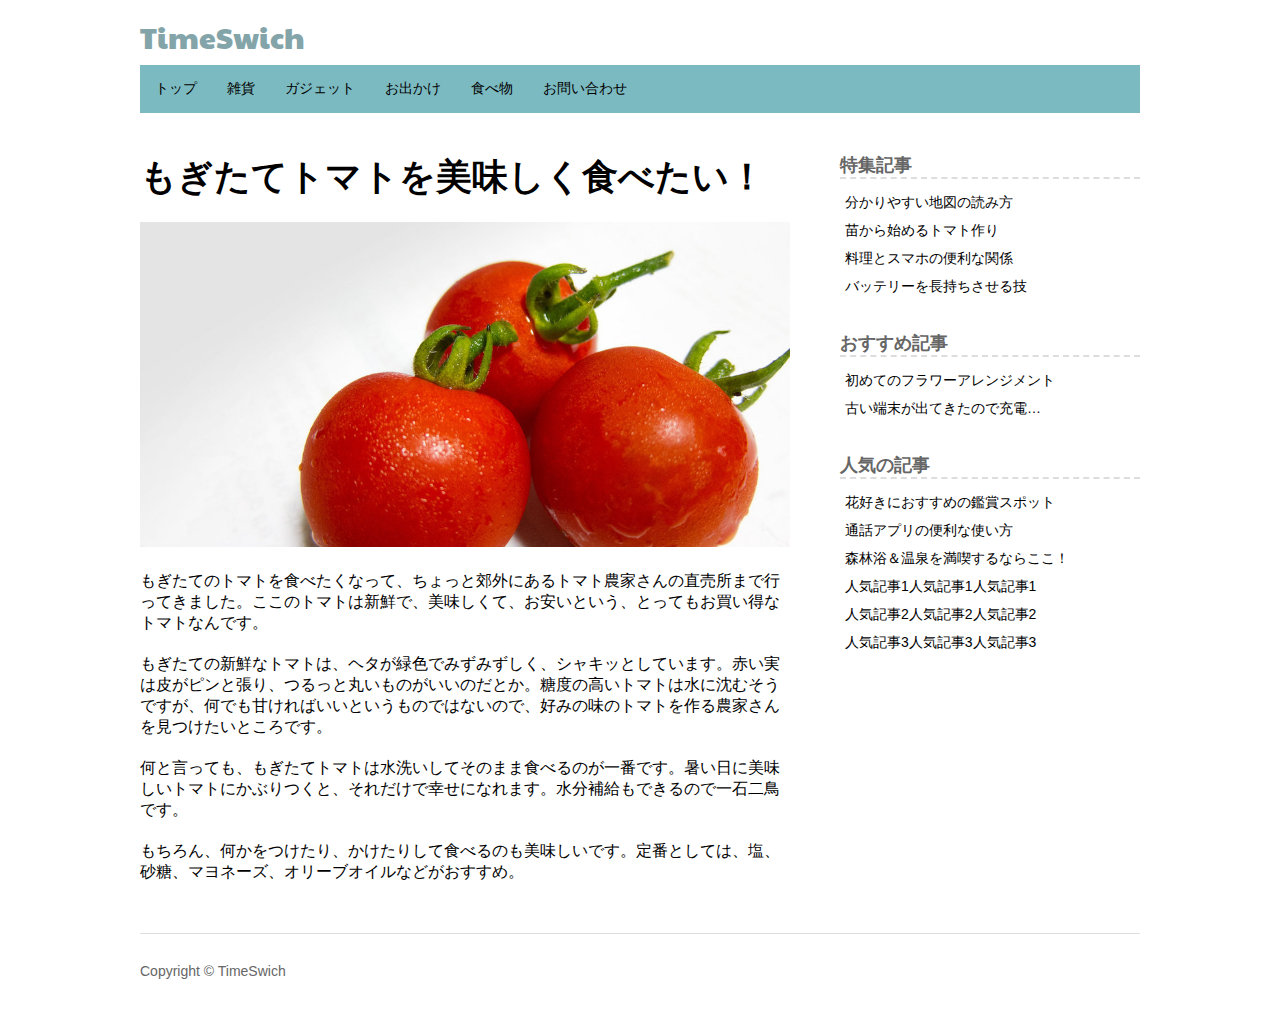
==== index.html @ 825d49a2 "タイトルをgoogleのwebフォントに変更" ====
<!DOCTYPE html>
<html lang="ja">
  <head>
    <meta charset="UTF-8">
    <title>サンプル</title>
    <meta name="viewport" content="width=device-width">
    <link href="https://fonts.googleapis.com/css?family=Paytone+One" rel="stylesheet">
    <link rel="stylesheet" href="css/styles.css">
  </head>
  <body>

    <div class="box1"><!-- BOX1 -->
      <div class="site">
        <h1><a href="#">TimeSwich</a></h1>
      </div>
    </div>

    <div class="box2"><!-- BOX2 -->
      <nav class="menu">
        <ul>
          <li><a href="#">トップ</a></li>
          <li><a href="#">雑貨</a></li>
          <li><a href="#">ガジェット</a></li>
          <li><a href="#">お出かけ</a></li>
          <li><a href="#">食べ物</a></li>
          <li><a href="#">お問い合わせ</a></li>
        </ul>
      </nav>
    </div>

    <div class="boxA">
      <div class="box3"><!-- BOX3 -->
        <article class="kiji">
          <h1>もぎたてトマトを美味しく食べたい！</h1>

          <p><img src="img/tomato.jpg" alt="トマトの画像"></p>

          <p>もぎたてのトマトを食べたくなって、ちょっと郊外にあるトマト農家さんの直売所まで行ってきました。ここのトマトは新鮮で、美味しくて、お安いという、とってもお買い得なトマトなんです。</p>

          <p>もぎたての新鮮なトマトは、ヘタが緑色でみずみずしく、シャキッとしています。赤い実は皮がピンと張り、つるっと丸いものがいいのだとか。糖度の高いトマトは水に沈むそうですが、何でも甘ければいいというものではないので、好みの味のトマトを作る農家さんを見つけたいところです。</p>

          <p>何と言っても、もぎたてトマトは水洗いしてそのまま食べるのが一番です。暑い日に美味しいトマトにかぶりつくと、それだけで幸せになれます。水分補給もできるので一石二鳥です。</p>

          <p>もちろん、何かをつけたり、かけたりして食べるのも美味しいです。定番としては、塩、砂糖、マヨネーズ、オリーブオイルなどがおすすめ。</p>

        </article>
      </div>

      <div class="box4"><!-- BOX4 -->
        <div class="box4-1">
          <aside class="sidemenu">
            <h1>特集記事</h1>
            <ul>
              <li><a href="#">分かりやすい地図の読み方</a></li>
              <li><a href="#">苗から始めるトマト作り</a></li>
              <li><a href="#">料理とスマホの便利な関係</a></li>
              <li><a href="#">バッテリーを長持ちさせる技</a></li>
            </ul>
          </aside>

          <aside class="osusume">
            <h1>おすすめ記事</h1>
            <ul>
              <li><a href="#">初めてのフラワーアレンジメント</a></li>
              <li><a href="#">古い端末が出てきたので充電…</a></li>
            </ul>
          </aside>
        </div>

        <div class="box4-2">
          <aside class="ninki">
            <h1>人気の記事</h1>
            <ul>
              <li><a href="#">花好きにおすすめの鑑賞スポット</a></li>
              <li><a href="#">通話アプリの便利な使い方</a></li>
              <li><a href="#">森林浴＆温泉を満喫するならここ！</a></li>
              <li><a href="#">人気記事1人気記事1人気記事1</a></li>
              <li><a href="#">人気記事2人気記事2人気記事2</a></li>
              <li><a href="#">人気記事3人気記事3人気記事3</a></li>
            </ul>
          </aside>
        </div>

      </div>
    </div>

    <div class="box5">
      <div class="copyright">
        <p>Copyright &copy; TimeSwich</p>
      </div>
    </div>

  </body>
</html>
---- css/styles.css ----
@charset "UTF-8";

body	{font-family: 'メイリオ', 'Hiragino Kaku Gothic Pro', sans-serif}

/********************** header ****************************/

/* サイト名 */

.site h1 a {
  text-decoration: none;
  color: #83a4a8;
}

.site h1 {
  margin: 0;
  font-size: 30px;
  font-family: 'Paytone One', sans-serif;
  font-weight: normal;
}

.box1 {
  padding: 8px 0;
}

/* ナビゲーション */

.menu ul {
  list-style: none;
  margin: 0;
  padding: 0;
}

.menu li a {
  text-decoration: none;
  font-size: 14px;
  padding: 15px;
  color: #000000;
  display: block;
}

.menu li a:hover {
  background-color: #75dbe7;
}

.menu li {
  float: left;
  width: auto;
}

.menu ul::after {
  content: "";
  display: block;
  clear:both;
}

.box2 {
  background-color: #7cbac1;
}

/************************* headerここまで *********************/

/************************* main *******************************/

/* 記事 */

.kiji h1 {
  margin-top: 0;
  margin-bottom: 20px;
  font-size: 36px;
}

.kiji p {
  margin-top: 0px;
  margin-bottom: 20px;
}

.kiji img {
  max-width: 100%;
  height: auto;
}

.box3 {
  padding: 40px 0 30px;
}

/******** サイドメニュー *******/

/* 特集 */

.sidemenu {
  margin-bottom: 30px;
}

.sidemenu h1 {
  margin-top: 0;
  margin-bottom: 10px;
  border-bottom: dashed 2px #dddddd;
  color: #666666;
  font-size: 18px;
}

.sidemenu ul {
  list-style: none;
  margin: 0;
  padding: 0;
}

.sidemenu li a {
  text-decoration: none;
  font-size: 14px;
  padding: 5px;
  color: #000000;
  display: block;
}

.sidemenu li a:hover {
  background-color: #eeeeee;
}

/* おすすめ記事 */

.osusume {
  margin-bottom: 30px;
}

.osusume h1 {
  margin-top: 0;
  margin-bottom: 10px;
  border-bottom: dashed 2px #dddddd;
  color: #666666;
  font-size: 18px;
}

.osusume ul {
  list-style: none;
  margin: 0;
  padding: 0;
}

.osusume li a {
  text-decoration: none;
  font-size: 14px;
  padding: 5px;
  color: #000000;
  display: block;
}

.osusume li a:hover {
  background-color: #eeeeee;
}

/* 人気記事 */

.ninki h1 {
  margin-top: 0;
  margin-bottom: 10px;
  border-bottom: dashed 2px #dddddd;
  color: #666666;
  font-size: 18px;
}

.ninki ul {
  list-style: none;
  margin: 0;
  padding: 0;
}

.ninki li a {
  text-decoration: none;
  font-size: 14px;
  padding: 5px;
  color: #000000;
  display: block;
}

.ninki li a:hover {
  background-color: #eeeeee;
}

.box4 {
  padding: 40px 0 30px;
}

/*********************** mainここまで *********************/

/******************* footer **************************/

/* コピーライト */

.copyright {
  margin: 0;
  color: #666666;
  font-size: 14px;
}

.box5 {
  border-top: 1px solid #dddddd;
  padding: 15px 0;
}

/******************* レスポンシブ ********************/

/*********** 599px以下 *************/
@media (max-width: 599px) {

/* サイト名と記事タイトルを小さく */

.site h1 {
  font-size: 20px;
}

.kiji h1 {
  font-size: 26px;
}

.box1 {
  padding: 4px 0;
}

/* ナビゲーション */

.menu li a {
  padding: 10px 3px;
  font-size: 11px;
}

/* boxの間隔 */

.box3 {
  padding-top: 25px;
}

}

/*********** 600px～767px ************/
@media (min-width: 600px) and (max-width: 767px) {

/* box4-1とbox4-2を横に並べる */
.box4-1 {
  float: left;
  width: 50%;
}

.box4-2 {
  float: left;
  width: 50%;
}

.box4::after {
  content: "";
  display: block;
  clear: both;
}

/* box4-1とbox4-2の間隔を調整 */
.box4-1 {
  padding-right: 20px;
  box-sizing: border-box;
}

.box4-2 {
  padding-left: 20px;
  box-sizing: border-box;
}

}

/*********** 768px～ ************/
@media (min-width: 768px) {
/* BOX3とBOX4を横に並べる設定 */
.boxA:after	{content: "";
	display: block;
	clear: both}

.box3	{float: left;
	width: 70%}

.box4	{float: left;
	width: 30%}

/* BOX3とBOX4の左右の間隔 */

.box3 {
  padding-right: 50px;
  box-sizing: border-box;
}

}

/*********** 1040px～ ************/
@media (min-width: 1040px) {

/* 全体の横幅を固定する */
.box1, .box2, .boxA, .box5 {
  width: 1000px;
  margin-left: auto;
  margin-right: auto;
}

}
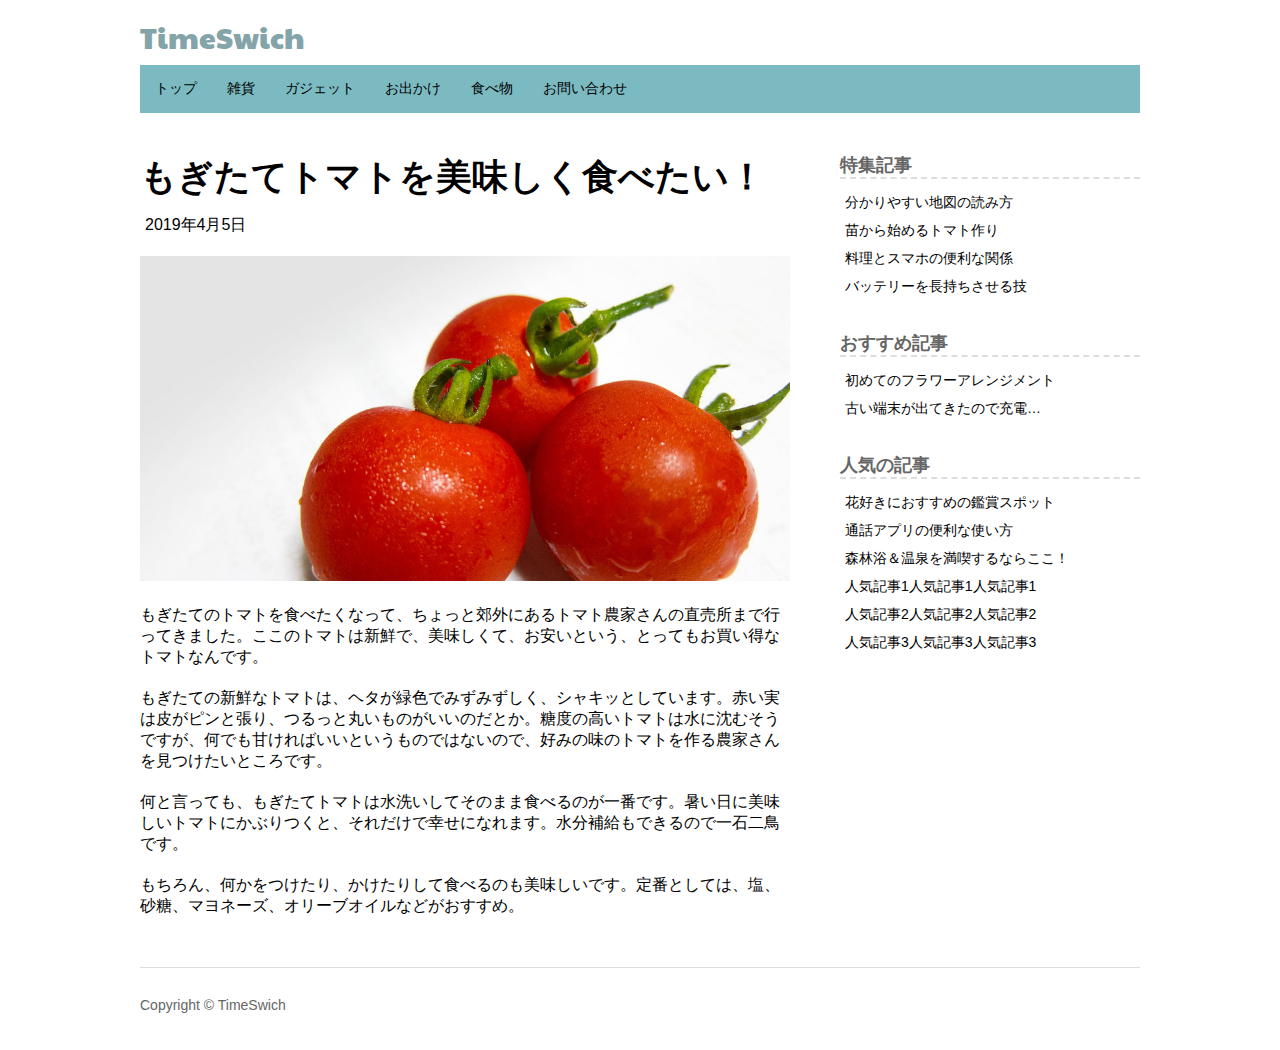
==== commit b8000561: "記事に投稿日＋アイコンを追加" ====
--- a/index.html
+++ b/index.html
@@ -5,6 +5,7 @@
     <title>サンプル</title>
     <meta name="viewport" content="width=device-width">
     <link href="https://fonts.googleapis.com/css?family=Paytone+One" rel="stylesheet">
+    <link rel="stylesheet" href="https://use.fontawesome.com/releases/v5.8.1/css/all.css" integrity="sha384-50oBUHEmvpQ+1lW4y57PTFmhCaXp0ML5d60M1M7uH2+nqUivzIebhndOJK28anvf" crossorigin="anonymous">
     <link rel="stylesheet" href="css/styles.css">
   </head>
   <body>
@@ -32,6 +33,12 @@
       <div class="box3"><!-- BOX3 -->
         <article class="kiji">
           <h1>もぎたてトマトを美味しく食べたい！</h1>
+
+          <div class="kijiinfo">
+            <time datetime="2019-04-05">
+              <i class="far fa-clock"></i>2019年4月5日
+            </time>
+          </div>
 
           <p><img src="img/tomato.jpg" alt="トマトの画像"></p>
 
--- a/css/styles.css
+++ b/css/styles.css
@@ -77,6 +77,17 @@
 .kiji img {
   max-width: 100%;
   height: auto;
+}
+
+.kijiinfo {
+  margin-top: -10px;
+  margin-bottom: 20px;
+}
+
+.kijiinfo i {
+  margin-right: 5px;
+  color: #aaaaaa;
+  font-size: 20px;
 }
 
 .box3 {
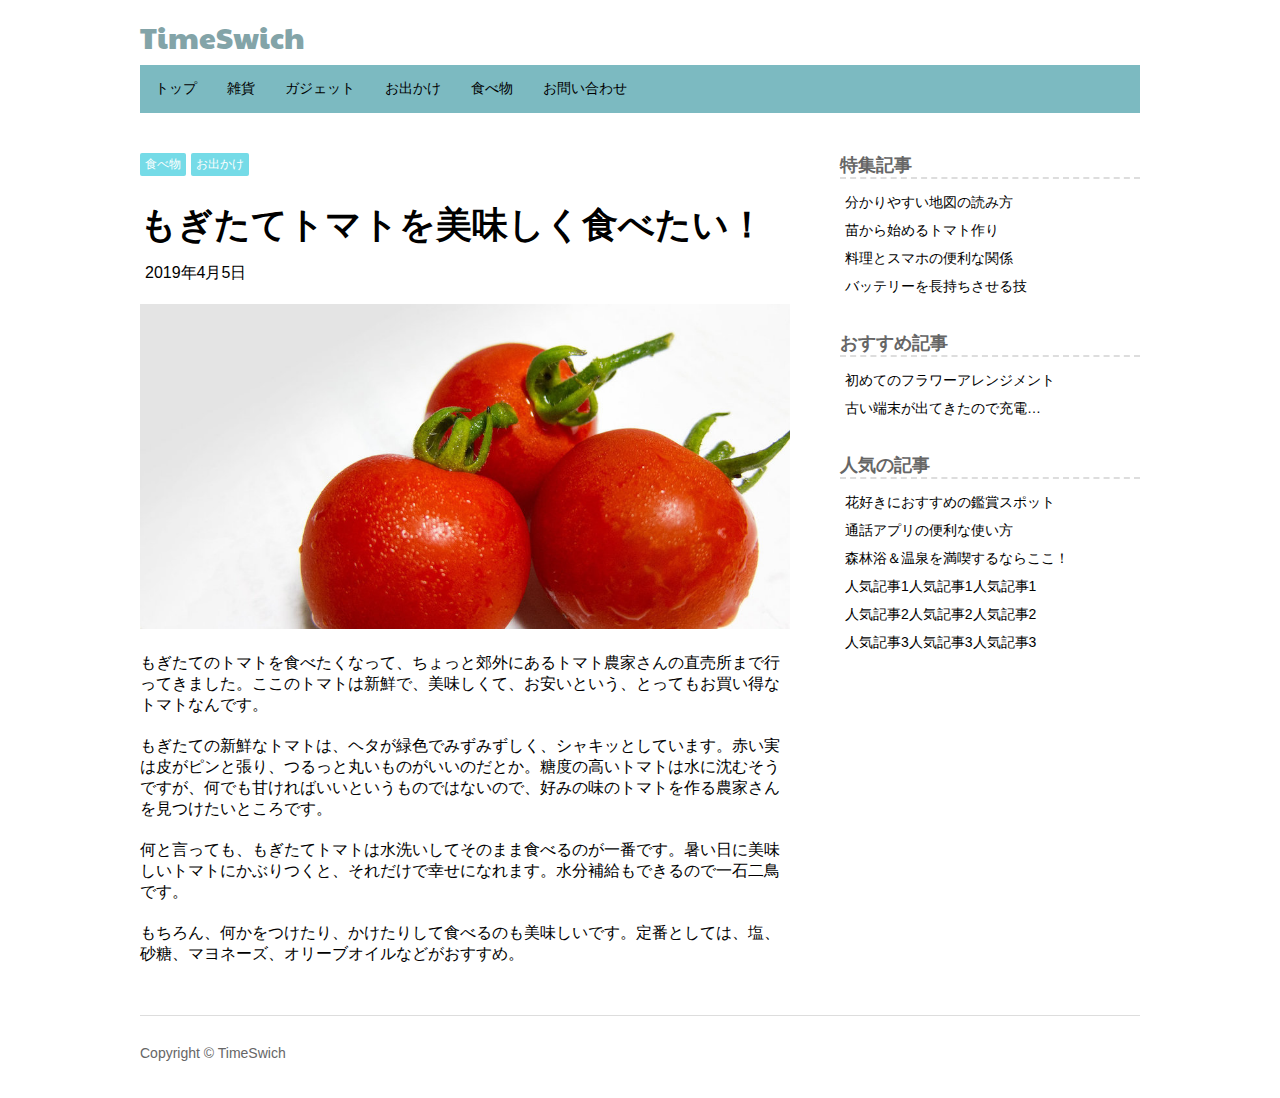
==== commit 39313543: "記事にカテゴリーを追加" ====
--- a/index.html
+++ b/index.html
@@ -32,6 +32,14 @@
     <div class="boxA">
       <div class="box3"><!-- BOX3 -->
         <article class="kiji">
+
+          <div class="kijicat">
+            <ul>
+              <li><a href="#">食べ物</a></li>
+              <li><a href="#">お出かけ</a></li>
+            </ul>
+          </div>
+
           <h1>もぎたてトマトを美味しく食べたい！</h1>
 
           <div class="kijiinfo">
--- a/css/styles.css
+++ b/css/styles.css
@@ -62,6 +62,42 @@
 /************************* main *******************************/
 
 /* 記事 */
+
+.kijicat {
+  margin-bottom: 25px;
+}
+
+.kijicat ul {
+  margin: 0;
+  padding: 0;
+  list-style: none;
+}
+
+.kijicat li a {
+  display: block;
+  margin-right: 5px;
+  padding: 3px 5px;
+  border-radius: 2px;
+  color: #ffffff;
+  background-color: #75dbe7;
+  font-size: 12px;
+  text-decoration: none;
+}
+
+.kijicat li a:hover {
+  background-color: #94ecf6;
+}
+
+.kijicat li {
+  float: left;
+  width: auto;
+}
+
+.kijicat ul:after {
+  content: "";
+  display: block;
+  clear: both;
+}
 
 .kiji h1 {
   margin-top: 0;
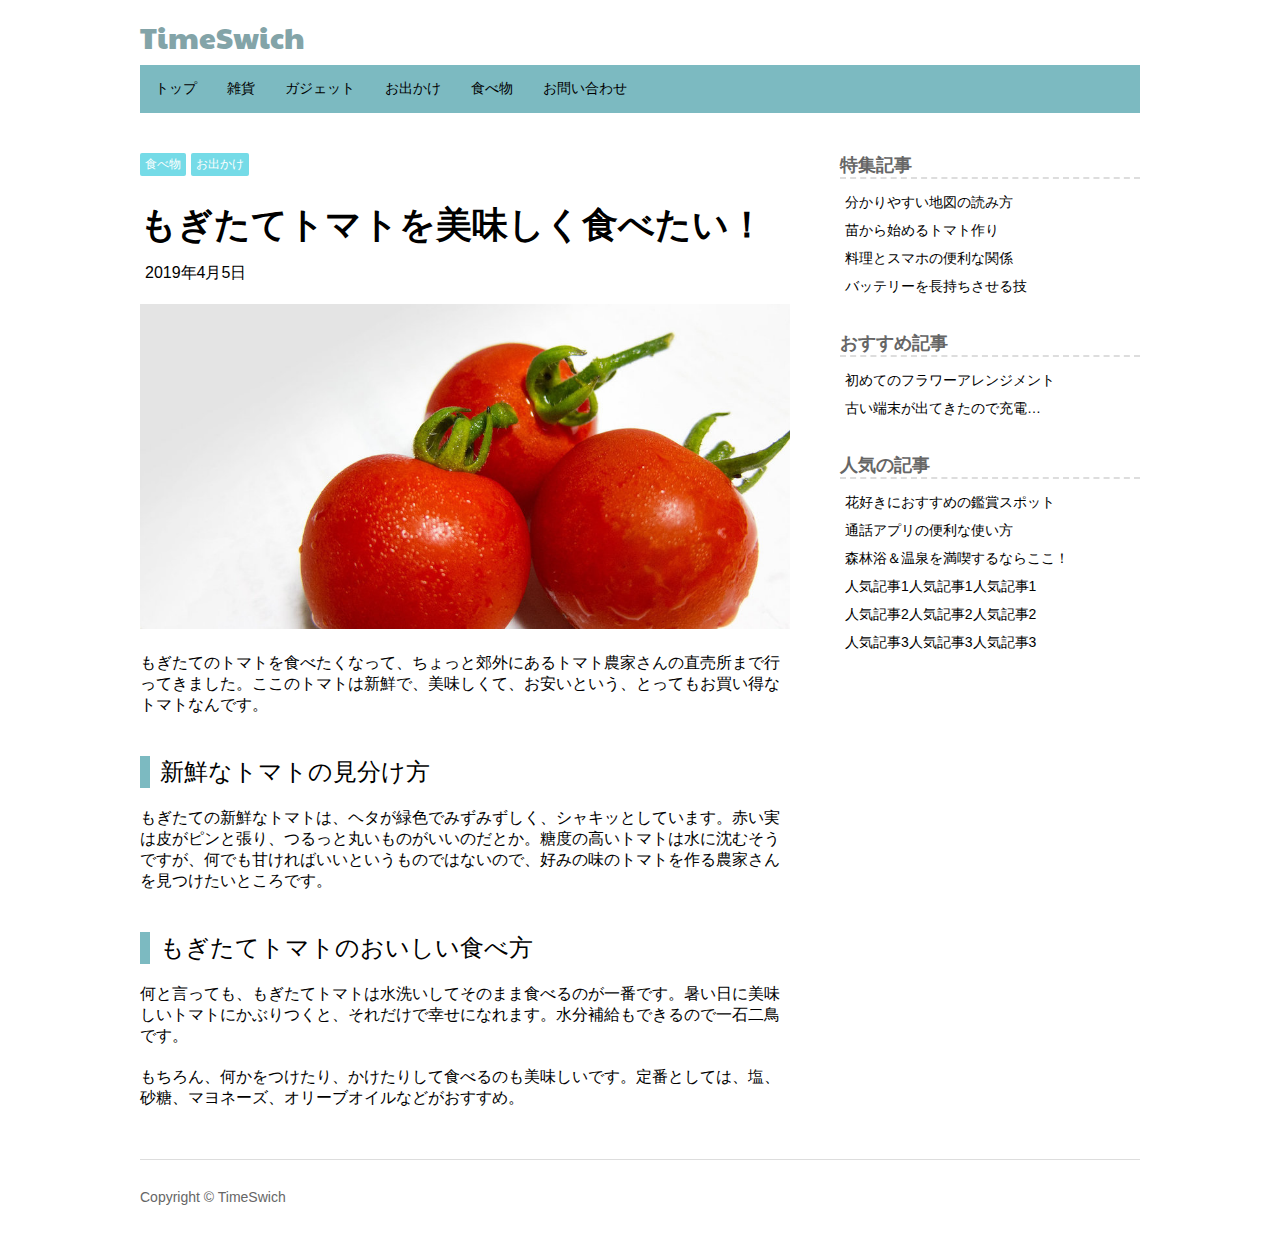
==== commit cb9195d0: "小見出しーh2を追加" ====
--- a/index.html
+++ b/index.html
@@ -52,7 +52,11 @@
 
           <p>もぎたてのトマトを食べたくなって、ちょっと郊外にあるトマト農家さんの直売所まで行ってきました。ここのトマトは新鮮で、美味しくて、お安いという、とってもお買い得なトマトなんです。</p>
 
+          <h2>新鮮なトマトの見分け方</h2>
+
           <p>もぎたての新鮮なトマトは、ヘタが緑色でみずみずしく、シャキッとしています。赤い実は皮がピンと張り、つるっと丸いものがいいのだとか。糖度の高いトマトは水に沈むそうですが、何でも甘ければいいというものではないので、好みの味のトマトを作る農家さんを見つけたいところです。</p>
+
+          <h2>もぎたてトマトのおいしい食べ方</h2>
 
           <p>何と言っても、もぎたてトマトは水洗いしてそのまま食べるのが一番です。暑い日に美味しいトマトにかぶりつくと、それだけで幸せになれます。水分補給もできるので一石二鳥です。</p>
 
--- a/css/styles.css
+++ b/css/styles.css
@@ -61,7 +61,7 @@
 
 /************************* main *******************************/
 
-/* 記事 */
+/* 記事カテゴリー */
 
 .kijicat {
   margin-bottom: 25px;
@@ -99,12 +99,21 @@
   clear: both;
 }
 
+/* 記事本体 */
+
 .kiji h1 {
   margin-top: 0;
   margin-bottom: 20px;
   font-size: 36px;
 }
 
+.kiji h2 {
+  margin-top: 40px;
+  padding-left: 10px;
+  border-left: 10px solid #7cbac1;
+  font-weight: normal;
+}
+
 .kiji p {
   margin-top: 0px;
   margin-bottom: 20px;
@@ -114,6 +123,8 @@
   max-width: 100%;
   height: auto;
 }
+
+/* 記事の投稿日 */
 
 .kijiinfo {
   margin-top: -10px;
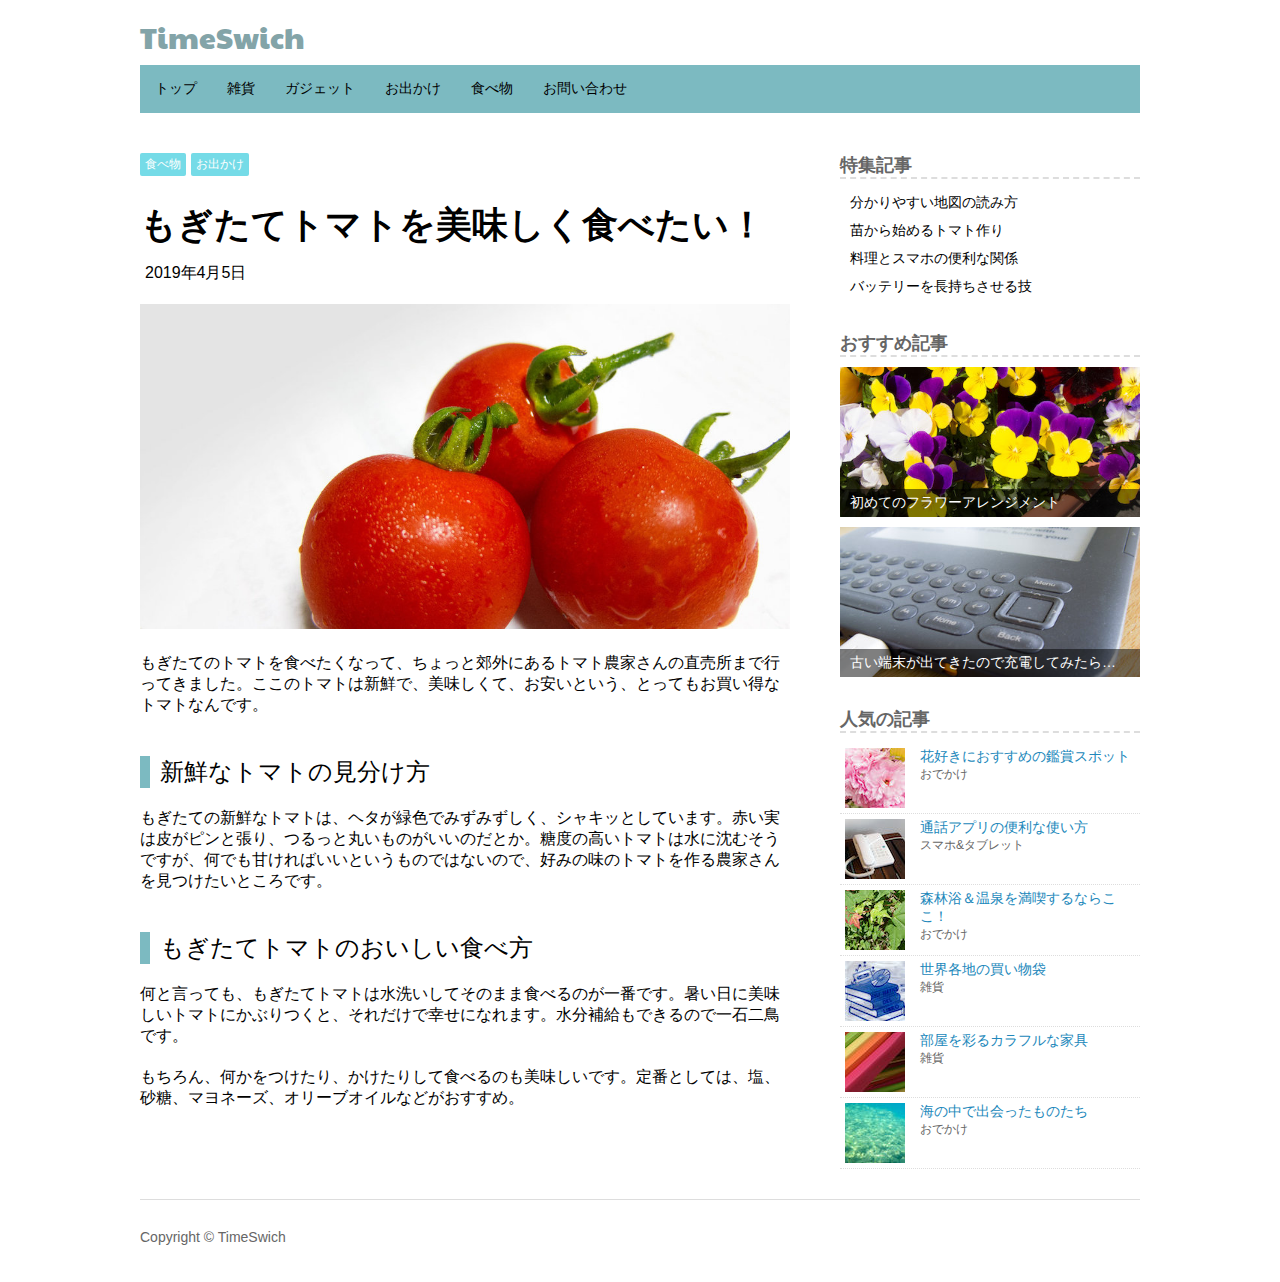
==== commit bec931ac: "サイドバーをデザイン" ====
--- a/index.html
+++ b/index.html
@@ -70,18 +70,40 @@
           <aside class="sidemenu">
             <h1>特集記事</h1>
             <ul>
-              <li><a href="#">分かりやすい地図の読み方</a></li>
-              <li><a href="#">苗から始めるトマト作り</a></li>
-              <li><a href="#">料理とスマホの便利な関係</a></li>
-              <li><a href="#">バッテリーを長持ちさせる技</a></li>
+              <li><a href="#">
+                <i class="fas fa-caret-right"></i>
+                分かりやすい地図の読み方
+              </a></li>
+              <li><a href="#">
+                <i class="fas fa-caret-right"></i>
+                苗から始めるトマト作り
+              </a></li>
+              <li><a href="#">
+                <i class="fas fa-caret-right"></i>
+                料理とスマホの便利な関係
+              </a></li>
+              <li><a href="#">
+                <i class="fas fa-caret-right"></i>
+                バッテリーを長持ちさせる技
+              </a></li>
             </ul>
           </aside>
 
           <aside class="osusume">
             <h1>おすすめ記事</h1>
             <ul>
-              <li><a href="#">初めてのフラワーアレンジメント</a></li>
-              <li><a href="#">古い端末が出てきたので充電…</a></li>
+              <li><a href="#">
+                <img src="img/flower.jpg" alt="">
+                <div class="text">
+                  初めてのフラワーアレンジメント
+                </div>
+              </a></li>
+              <li><a href="#">
+                <img src="img/old.jpg" alt="">
+                <div class="text">
+                  古い端末が出てきたので充電してみたら…
+                </div>
+              </a></li>
             </ul>
           </aside>
         </div>
@@ -90,12 +112,48 @@
           <aside class="ninki">
             <h1>人気の記事</h1>
             <ul>
-              <li><a href="#">花好きにおすすめの鑑賞スポット</a></li>
-              <li><a href="#">通話アプリの便利な使い方</a></li>
-              <li><a href="#">森林浴＆温泉を満喫するならここ！</a></li>
-              <li><a href="#">人気記事1人気記事1人気記事1</a></li>
-              <li><a href="#">人気記事2人気記事2人気記事2</a></li>
-              <li><a href="#">人気記事3人気記事3人気記事3</a></li>
+              <li><a href="#">
+                <img src="img/sakura-60x60.jpg" alt="">
+                <div class="text">
+                  花好きにおすすめの鑑賞スポット
+                  <span>おでかけ</span>
+                </div>
+              </a></li>
+              <li><a href="#">
+                <img src="img/tel-60x60.jpg" alt="">
+                <div class="text">
+                  通話アプリの便利な使い方
+                  <span>スマホ&タブレット</span>
+                </div>
+              </a></li>
+              <li><a href="#">
+                <img src="img/green-60x60.jpg" alt="">
+                <div class="text">
+                  森林浴＆温泉を満喫するならここ！
+                  <span>おでかけ</span>
+                </div>
+              </a></li>
+              <li><a href="#">
+                <img src="img/bag-60x60.jpg" alt="">
+                <div class="text">
+                  世界各地の買い物袋
+                  <span>雑貨</span>
+                </div>
+              </a></li>
+              <li><a href="#">
+                <img src="img/color-60x60.jpg" alt="">
+                <div class="text">
+                  部屋を彩るカラフルな家具
+                  <span>雑貨</span>
+                </div>
+              </a></li>
+              <li><a href="#">
+                <img src="img/sea-60x60.jpg" alt="">
+                <div class="text">
+                  海の中で出会ったものたち
+                  <span>おでかけ</span>
+                </div>
+              </a></li>
             </ul>
           </aside>
         </div>
--- a/css/styles.css
+++ b/css/styles.css
@@ -141,7 +141,7 @@
   padding: 40px 0 30px;
 }
 
-/******** サイドメニュー *******/
+/***************** サイドメニュー ********************/
 
 /* 特集 */
 
@@ -175,6 +175,11 @@
   background-color: #eeeeee;
 }
 
+.sidemenu i {
+  margin-right: 5px;
+  color: #888888;
+}
+
 /* おすすめ記事 */
 
 .osusume {
@@ -198,13 +203,42 @@
 .osusume li a {
   text-decoration: none;
   font-size: 14px;
-  padding: 5px;
+  padding: 0px;
+  margin-bottom: 10px;
   color: #000000;
   display: block;
 }
 
 .osusume li a:hover {
   background-color: #eeeeee;
+  opacity: 0.8;
+}
+
+.osusume img {
+  width: 100%;
+  height: auto;
+  border: none;
+  vertical-align: bottom;
+}
+
+.osusume .text {
+  padding: 5px 10px;
+  background-color: rgba(0, 0, 0, 0.5);
+  color: #ffffff;
+}
+
+/* テキストボックスを画像に重ねる */
+
+.osusume a {
+  position: relative;
+}
+
+.osusume .text {
+  position: absolute;
+  bottom: 0;
+  left: 0;
+  width: 100%;
+  box-sizing: border-box;
 }
 
 /* 人気記事 */
@@ -227,12 +261,41 @@
   text-decoration: none;
   font-size: 14px;
   padding: 5px;
-  color: #000000;
+  color: #2288bb;
+  border-bottom: 1px dotted #dddddd;
   display: block;
 }
 
 .ninki li a:hover {
   background-color: #eeeeee;
+}
+
+.ninki li a img {
+  border: none;
+}
+
+.ninki img {
+  float: left;
+  width: 60px;
+}
+
+.ninki .text {
+  float: none;
+  width: auto;
+  margin-left: 60px;
+  padding-left: 15px;
+}
+
+.ninki a::after {
+  content: "";
+  display: block;
+  clear: both;
+}
+
+.ninki span {
+  display: block;
+  color: #666666;
+  font-size: 12px;
 }
 
 .box4 {
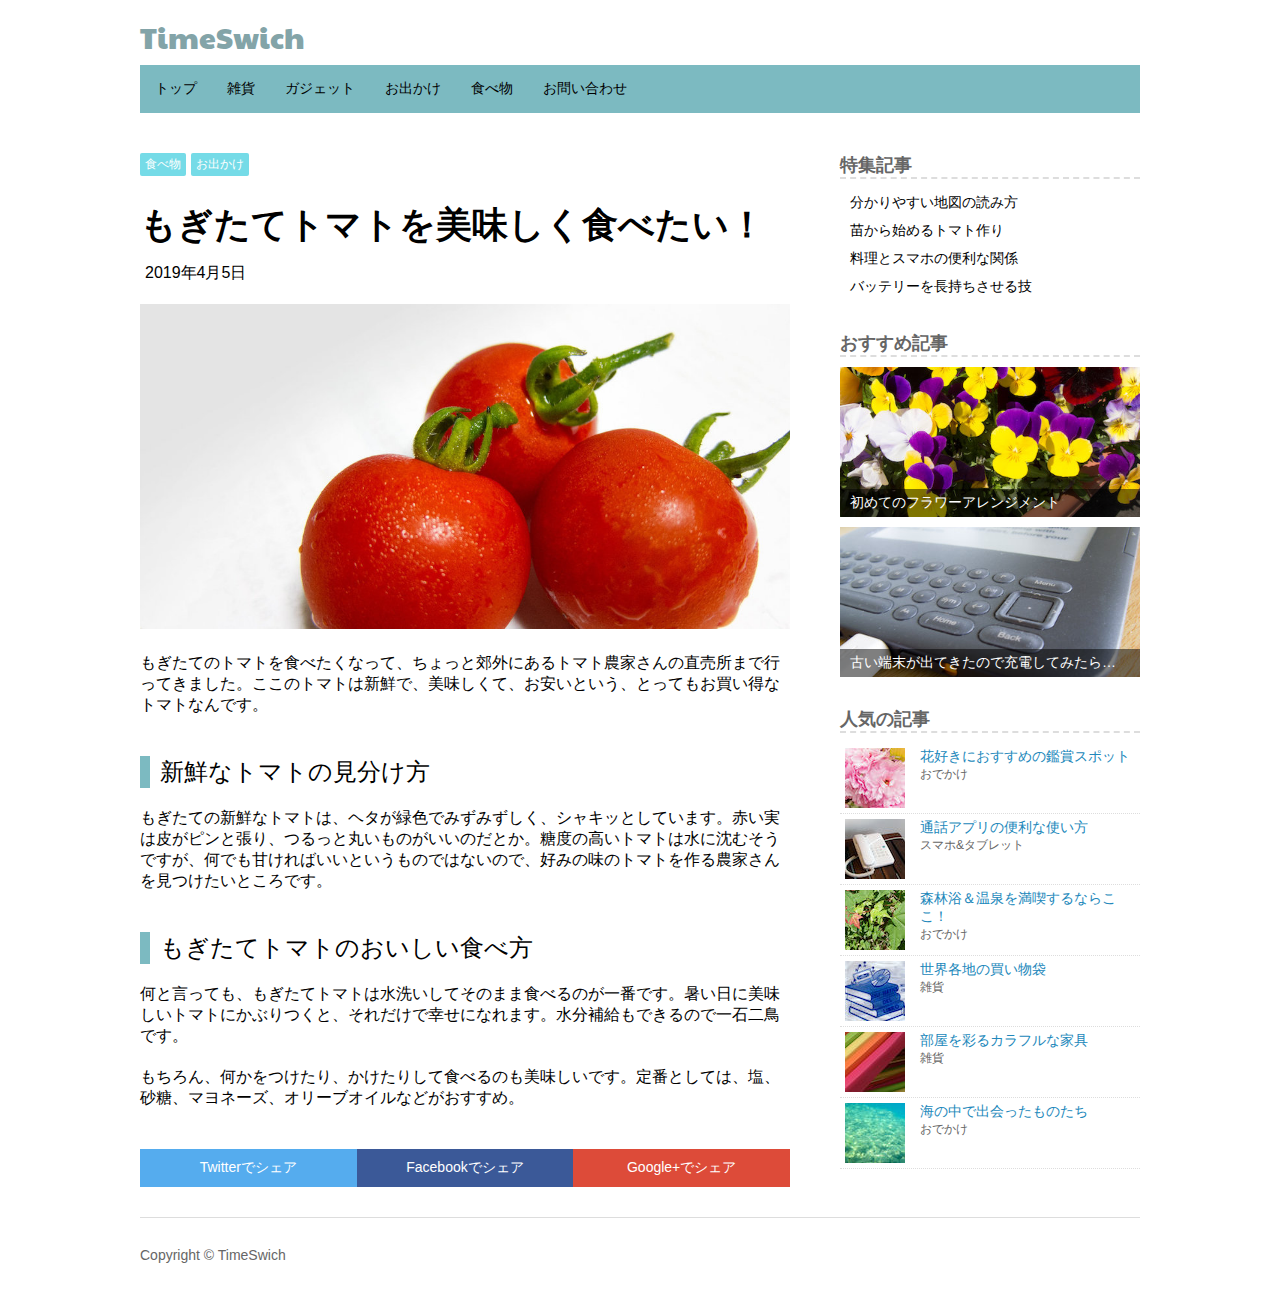
==== commit 3447d637: "シェアボタン追加" ====
--- a/index.html
+++ b/index.html
@@ -61,6 +61,23 @@
           <p>何と言っても、もぎたてトマトは水洗いしてそのまま食べるのが一番です。暑い日に美味しいトマトにかぶりつくと、それだけで幸せになれます。水分補給もできるので一石二鳥です。</p>
 
           <p>もちろん、何かをつけたり、かけたりして食べるのも美味しいです。定番としては、塩、砂糖、マヨネーズ、オリーブオイルなどがおすすめ。</p>
+
+          <div class="share">
+            <ul>
+              <li><a href="#" class="share-tw">
+                <i class="fab fa-twitter"></i>
+                <span>Twitter</span>でシェア
+              </a></li>
+              <li><a href="#" class="share-fb">
+                <i class="fab fa-facebook-f"></i>
+                <span>Facebook</span>でシェア
+              </a></li>
+              <li><a href="#" class="share-gp">
+                <i class="fab fa-google-plus-g"></i>
+                <span>Google+</span>でシェア
+              </a></li>
+            </ul>
+          </div>
 
         </article>
       </div>
--- a/css/styles.css
+++ b/css/styles.css
@@ -141,7 +141,55 @@
   padding: 40px 0 30px;
 }
 
-/***************** サイドメニュー ********************/
+/* シェアボタン */
+
+.share {
+  margin-top: 40px;
+}
+
+.share ul {
+  margin: 0;
+  padding: 0;
+  list-style: none;
+}
+
+.share li a {
+  display: block;
+  padding: 10px 5px;
+  color: #ffffff;
+  font-size: 14px;
+  text-align: center;
+  text-decoration: none;
+}
+
+.share li a:hover {
+  opacity: 0.8;
+}
+
+.share li {
+  float: left;
+  width: 33.3333%;
+}
+
+.share ul::after {
+  content: "";
+  display: block;
+  clear: both;
+}
+
+.share-tw {
+  background-color: #55acee;
+}
+
+.share-fb {
+  background-color: #3b5998;
+}
+
+.share-gp {
+  background-color: #dd4b39;
+}
+
+/***************** サイドバー ********************/
 
 /* 特集 */
 
@@ -351,6 +399,14 @@
   padding-top: 25px;
 }
 
+/* シェアボタン */
+
+.share span {
+  display: inline-block;
+  text-indent: -9999px;
+}
+
+
 }
 
 /*********** 600px～767px ************/
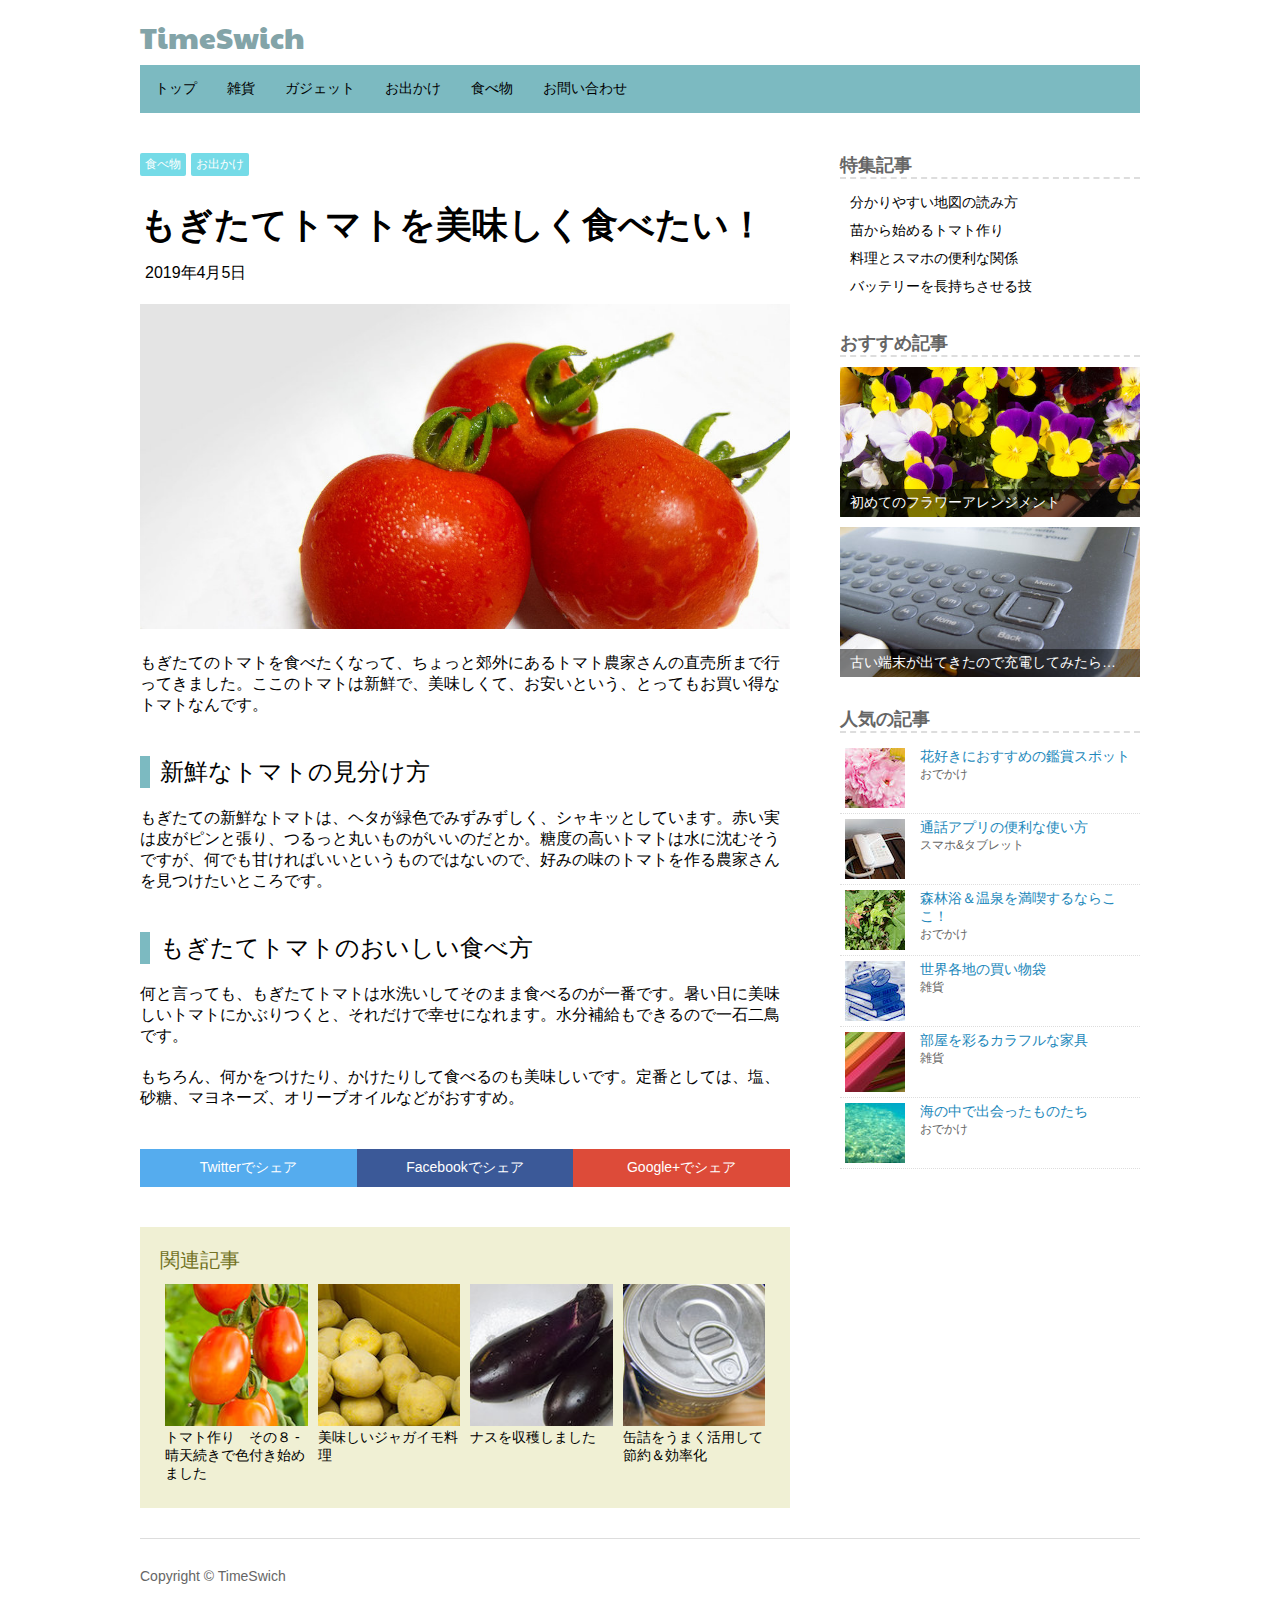
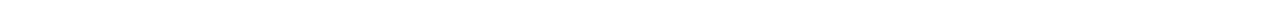
==== commit 13729c88: "記事の下に関連記事を追加" ====
--- a/index.html
+++ b/index.html
@@ -80,6 +80,37 @@
           </div>
 
         </article>
+
+        <aside class="kanren">
+          <h1>関連記事</h1>
+          <ul>
+            <li><a href="#">
+              <img src="img/red-150x150.jpg" alt="">
+              <div class="text">
+                トマト作り　その８ - 晴天続きで色付き始めました
+              </div>
+            </a></li>
+            <li><a href="#">
+              <img src="img/imo-150x150.jpg" alt="">
+              <div class="text">
+                美味しいジャガイモ料理
+              </div>
+            </a></li>
+            <li><a href="#">
+              <img src="img/nasu-150x150.jpg" alt="">
+              <div class="text">
+                ナスを収穫しました
+              </div>
+            </a></li>
+            <li><a href="#">
+              <img src="img/can-150x150.jpg" alt="">
+              <div class="text">
+                缶詰をうまく活用して節約＆効率化
+              </div>
+            </a></li>
+          </ul>
+        </aside>
+
       </div>
 
       <div class="box4"><!-- BOX4 -->
--- a/css/styles.css
+++ b/css/styles.css
@@ -189,6 +189,56 @@
   background-color: #dd4b39;
 }
 
+/****************** 関連記事 ***********************/
+
+.kanren {
+  margin-top: 40px;
+  padding: 20px;
+  background-color: #f0f0d4;
+}
+
+.kanren h1 {
+  margin: 0 0 5px;
+  color: #727224;
+  font-size: 20px;
+  font-weight: normal;
+}
+
+.kanren ul {
+  margin: 0;
+  padding: 0;
+  list-style: none;
+}
+
+.kanren li a {
+  display: block;
+  padding: 5px;
+  color: #000000;
+  font-size: 14px;
+  text-decoration: none;
+}
+
+.kanren li a:hover {
+  text-decoration: underline;
+}
+
+.kanren li {
+  float: left;
+  width: 25%;
+}
+
+.kanren ul::after {
+  content: "";
+  display: block;
+  clear: both;
+}
+
+.kanren img {
+  max-width: 100%;
+  height: auto;
+  border: none;
+}
+
 /***************** サイドバー ********************/
 
 /* 特集 */
@@ -406,6 +456,20 @@
   text-indent: -9999px;
 }
 
+/* 関連記事を2列にする */
+
+.kanren {
+  padding: 10px;
+}
+
+.kanren li {
+  width: 50%;
+}
+
+.kanren li:nth-child(3n) {
+  clear: both;
+}
+
 
 }
 
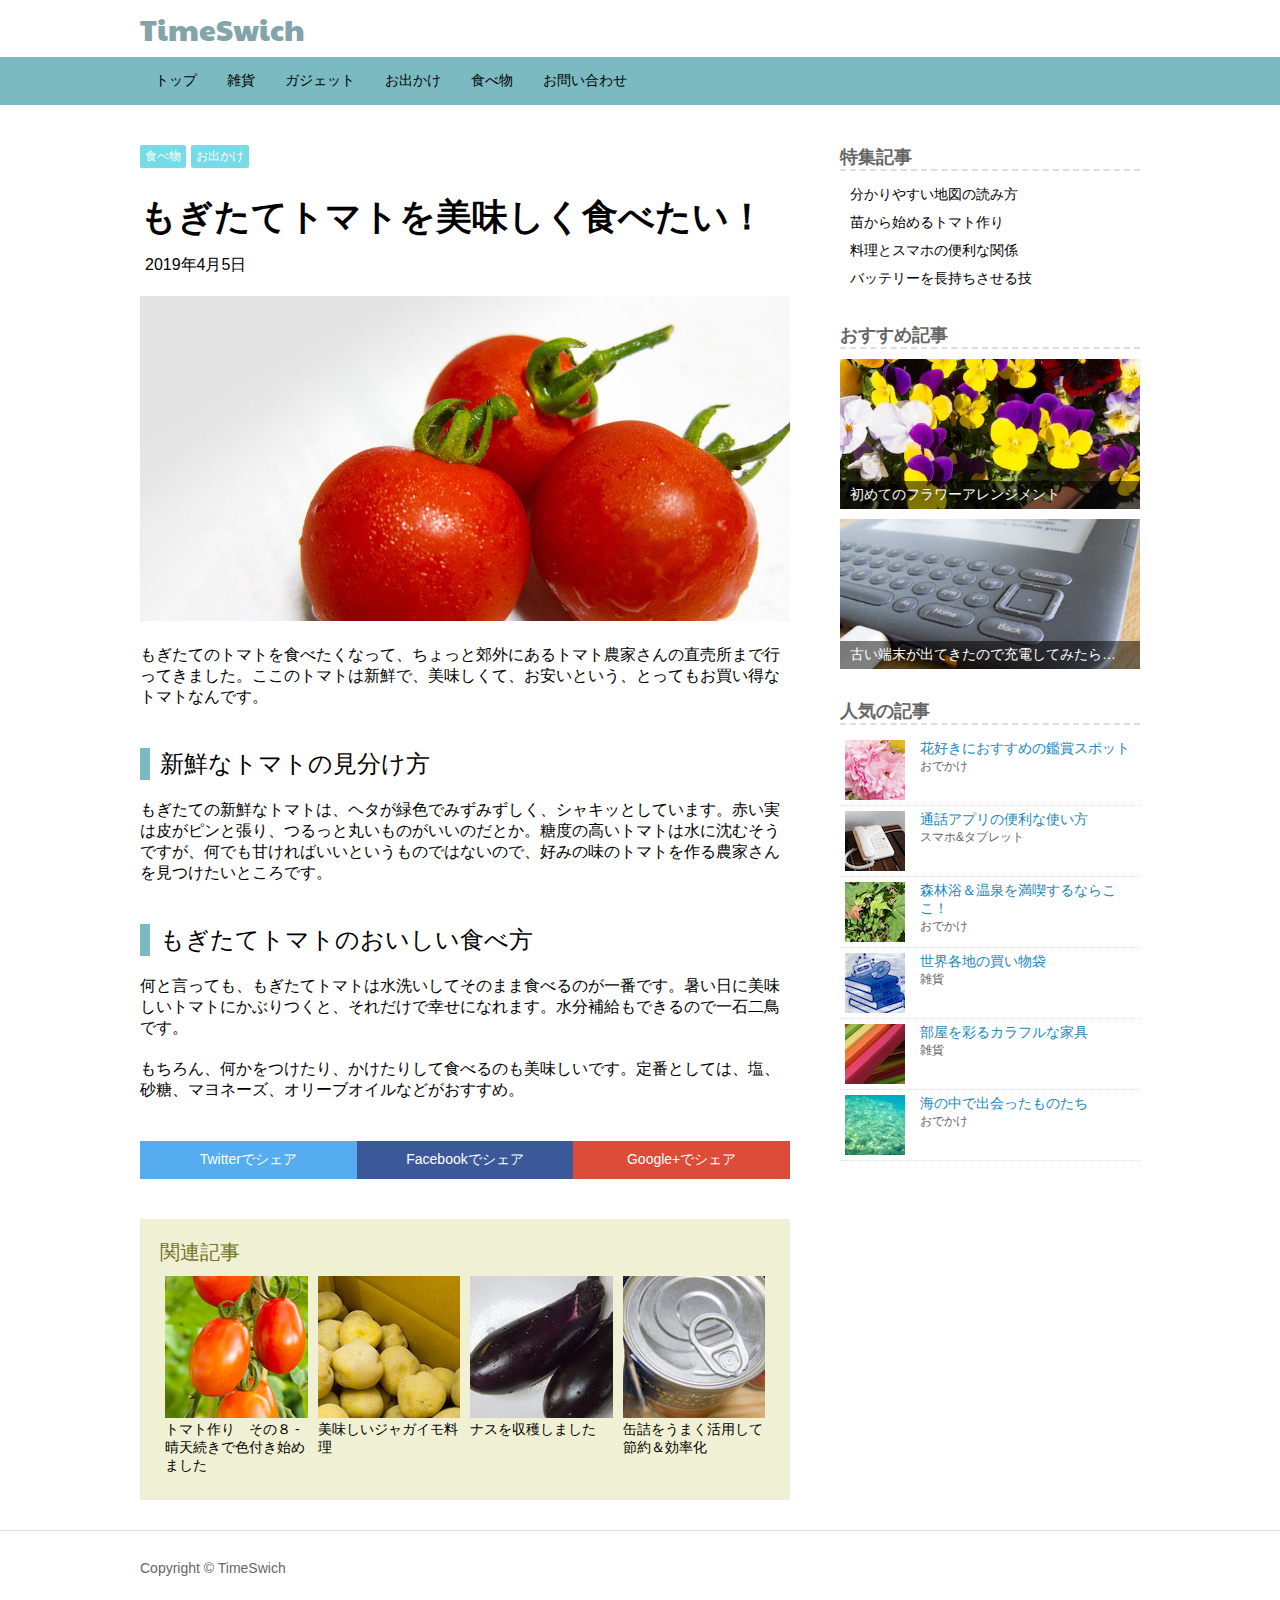
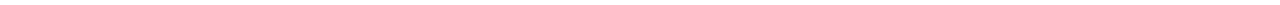
==== commit 3ae6c6b2: "ナビとフッターを横いっぱいに表示" ====
--- a/index.html
+++ b/index.html
@@ -17,16 +17,18 @@
     </div>
 
     <div class="box2"><!-- BOX2 -->
-      <nav class="menu">
-        <ul>
-          <li><a href="#">トップ</a></li>
-          <li><a href="#">雑貨</a></li>
-          <li><a href="#">ガジェット</a></li>
-          <li><a href="#">お出かけ</a></li>
-          <li><a href="#">食べ物</a></li>
-          <li><a href="#">お問い合わせ</a></li>
-        </ul>
-      </nav>
+      <div class="box2-inner">
+        <nav class="menu">
+          <ul>
+            <li><a href="#">トップ</a></li>
+            <li><a href="#">雑貨</a></li>
+            <li><a href="#">ガジェット</a></li>
+            <li><a href="#">お出かけ</a></li>
+            <li><a href="#">食べ物</a></li>
+            <li><a href="#">お問い合わせ</a></li>
+          </ul>
+        </nav>
+      </div>
     </div>
 
     <div class="boxA">
@@ -210,8 +212,10 @@
     </div>
 
     <div class="box5">
-      <div class="copyright">
-        <p>Copyright &copy; TimeSwich</p>
+      <div class="box5-inner">        
+        <div class="copyright">
+          <p>Copyright &copy; TimeSwich</p>
+        </div>
       </div>
     </div>
 
--- a/css/styles.css
+++ b/css/styles.css
@@ -1,6 +1,14 @@
 @charset "UTF-8";
 
-body	{font-family: 'メイリオ', 'Hiragino Kaku Gothic Pro', sans-serif}
+body	{
+  margin: 0;
+  font-family: 'メイリオ', 'Hiragino Kaku Gothic Pro', sans-serif
+}
+
+.box1, .box2-inner, .boxA, .box5-inner {
+  padding-left: 10px;
+  padding-right: 10px;
+}
 
 /********************** header ****************************/
 
@@ -19,7 +27,8 @@
 }
 
 .box1 {
-  padding: 8px 0;
+  padding-top: 8px;
+  padding-bottom: 8px;
 }
 
 /* ナビゲーション */
@@ -433,7 +442,7 @@
 }
 
 .box1 {
-  padding: 4px 0;
+  padding-top: 4px 0px;
 }
 
 /* ナビゲーション */
@@ -532,7 +541,7 @@
 @media (min-width: 1040px) {
 
 /* 全体の横幅を固定する */
-.box1, .box2, .boxA, .box5 {
+.box1, .box2-inner, .boxA, .box5-inner {
   width: 1000px;
   margin-left: auto;
   margin-right: auto;
